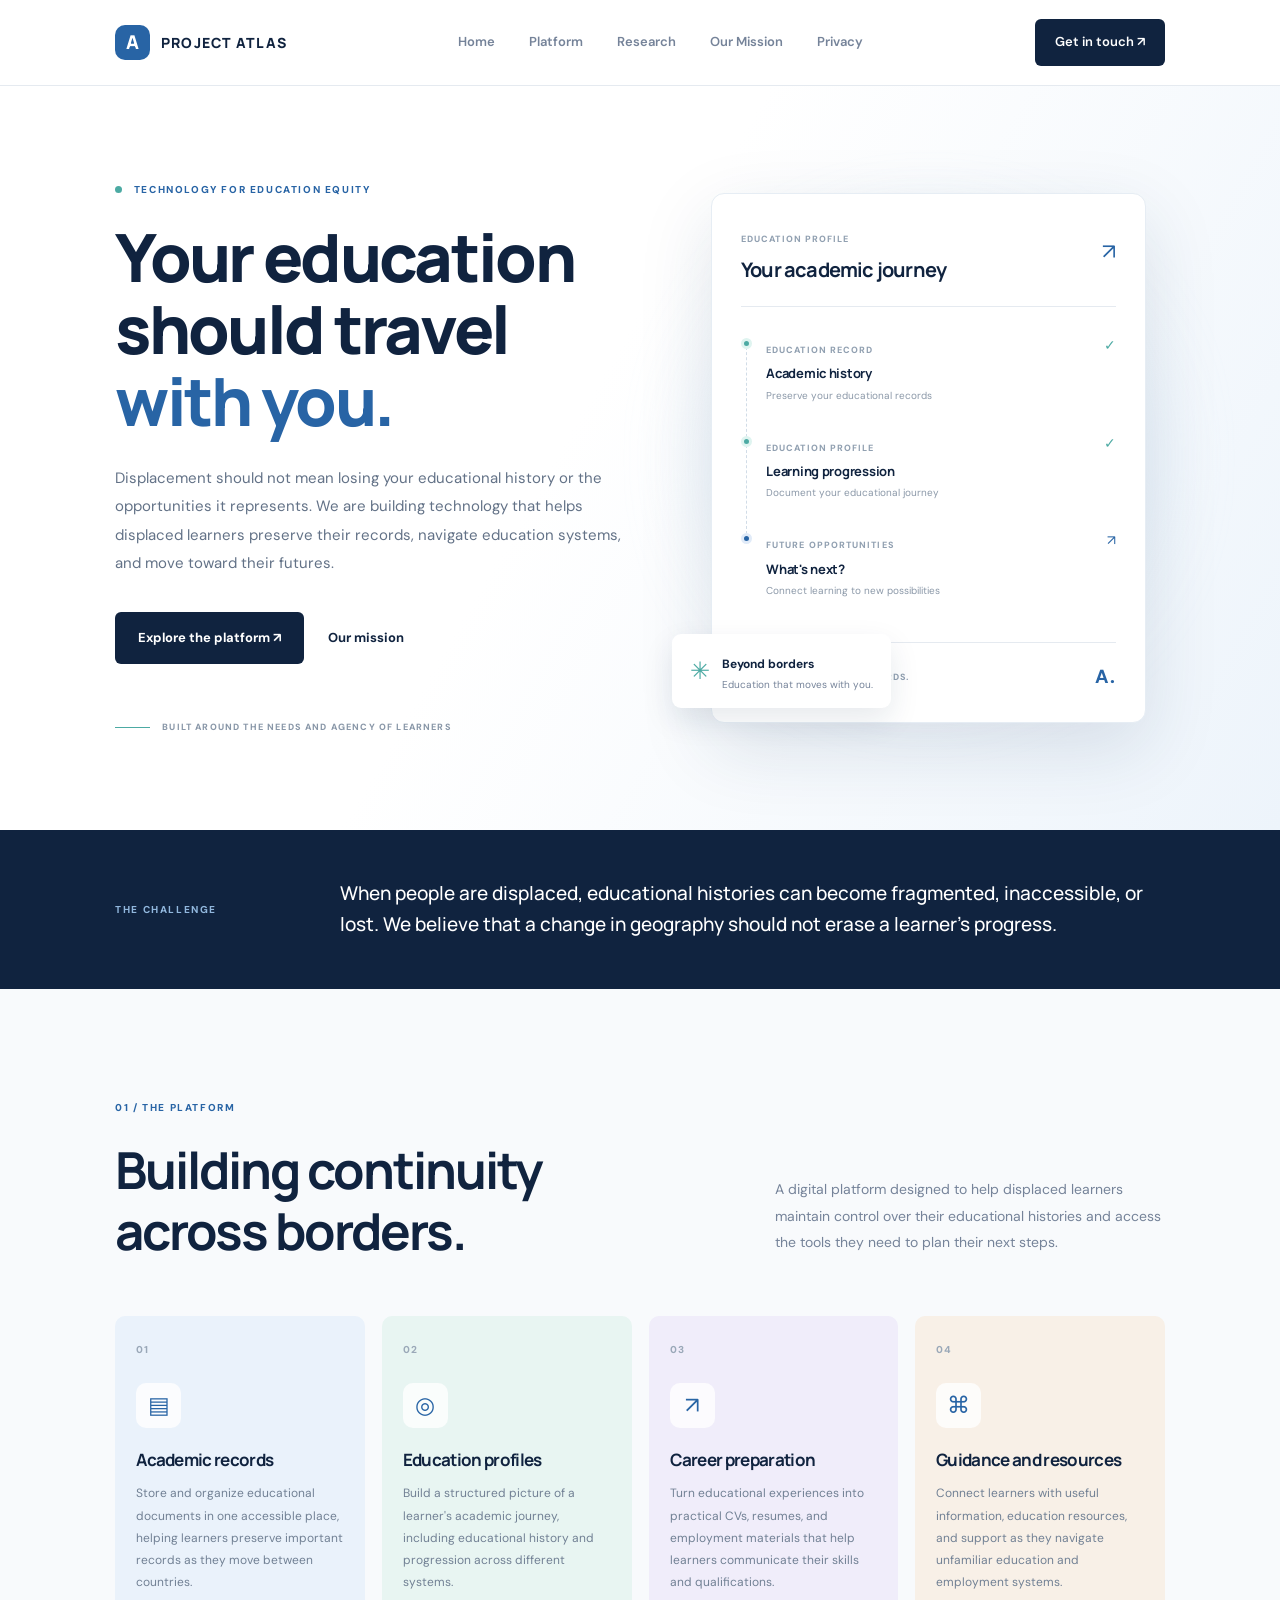
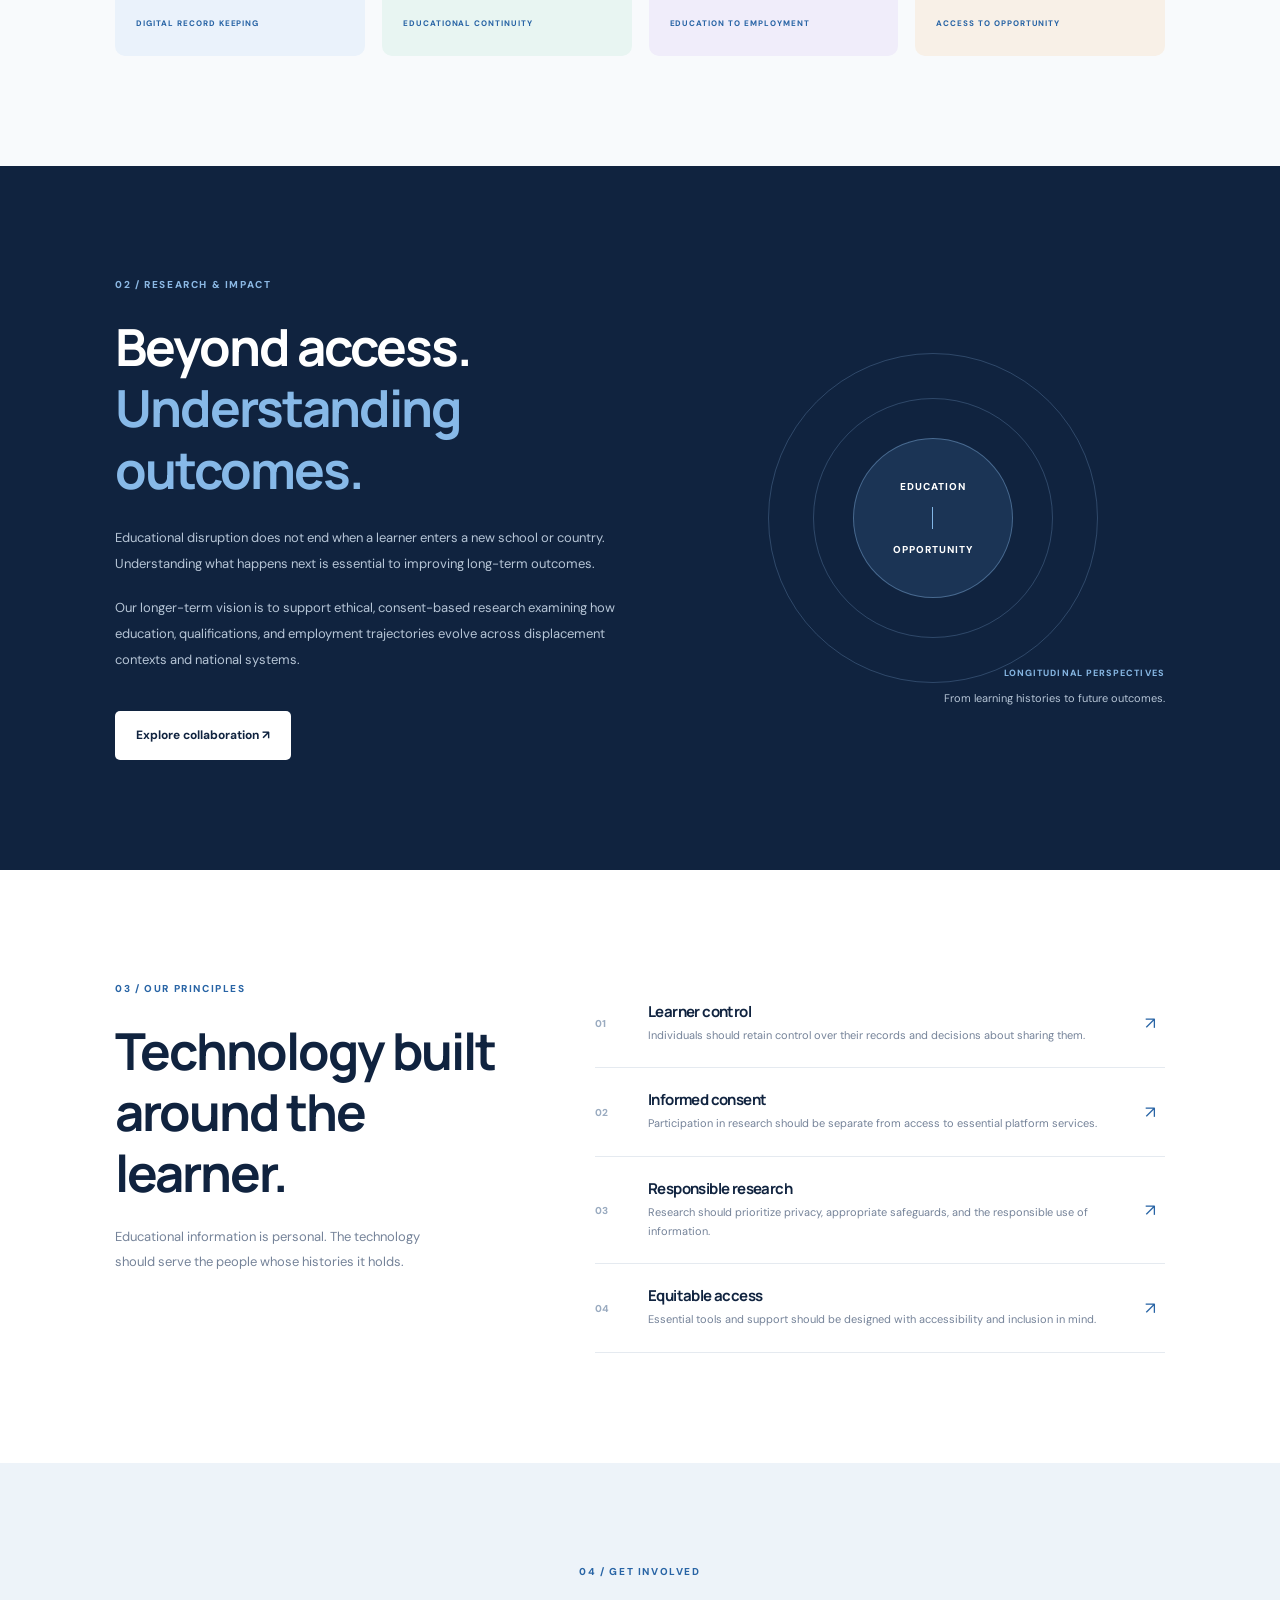
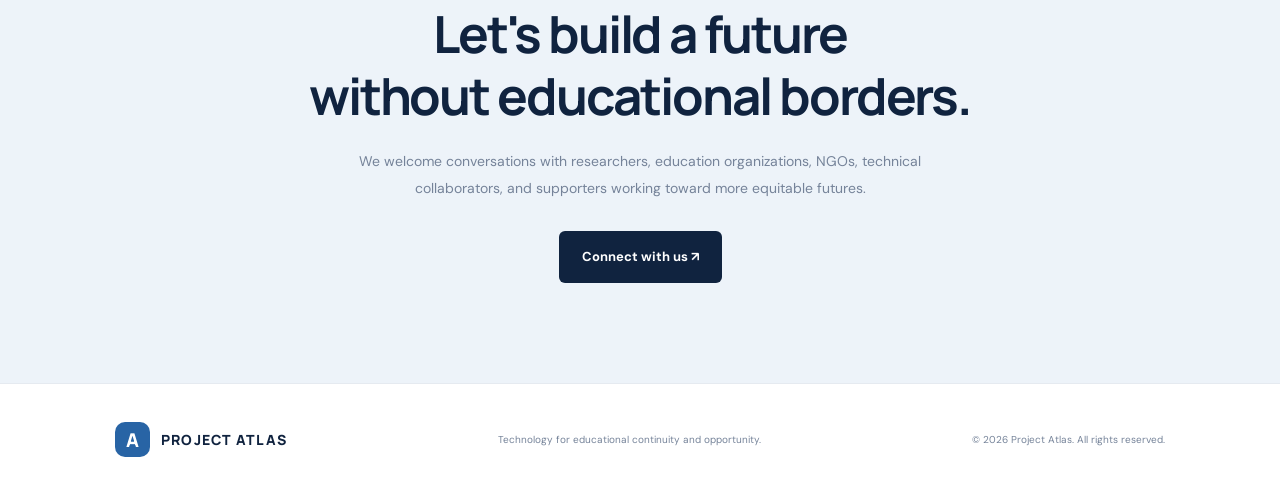
==== index.html @ 0cc85693 "Add files via upload" ====
<!DOCTYPE html>
<html lang="en">
<head>
  <meta charset="UTF-8">
  <meta name="viewport" content="width=device-width, initial-scale=1.0">
  <meta name="description" content="Building technology to help displaced learners preserve their educational histories and navigate opportunities across borders.">
  <title>Project Atlas | Education Without Borders</title>
  <link rel="preconnect" href="https://fonts.googleapis.com">
  <link rel="preconnect" href="https://fonts.gstatic.com" crossorigin>
  <link href="https://fonts.googleapis.com/css2?family=DM+Sans:wght@400;500;600;700&family=Manrope:wght@400;500;600;700;800&display=swap" rel="stylesheet">
  <link rel="stylesheet" href="style.css">
</head>

<body>

  <!-- NAVIGATION -->
  <header class="navbar">
    <a href="#" class="logo">
      <span class="logo-mark">A</span>
      <span>PROJECT ATLAS</span>
    </a>

    <nav class="nav-links">
      <a href="index.html">Home</a>
      <a href="platform.html">Platform</a>
      <a href="#research">Research</a>
      <a href="#mission">Our Mission</a>
      <a href="#privacy">Privacy</a>
    </nav>

    <a href="#contact" class="nav-button">Get in touch ↗</a>
  </header>


  <main>

    <!-- HERO -->
    <section class="hero">
      <div class="hero-content">
        <div class="eyebrow">
          <span class="status-dot"></span>
          TECHNOLOGY FOR EDUCATION EQUITY
        </div>

        <h1>
          Your education<br>
          should travel<br>
          <span>with you.</span>
        </h1>

        <p class="hero-description">
          Displacement should not mean losing your educational history
          or the opportunities it represents. We are building technology
          that helps displaced learners preserve their records, navigate
          education systems, and move toward their futures.
        </p>

        <div class="hero-actions">
          <a href="#platform" class="primary-button">Explore the platform ↗</a>
          <a href="#mission" class="secondary-button">Our mission</a>
        </div>

        <div class="hero-note">
          <span class="note-line"></span>
          BUILT AROUND THE NEEDS AND AGENCY OF LEARNERS
        </div>
      </div>

      <div class="hero-visual">
        <div class="visual-glow"></div>

        <div class="dashboard">
          <div class="dashboard-top">
            <div>
              <span class="dashboard-label">EDUCATION PROFILE</span>
              <h3>Your academic journey</h3>
            </div>
            <span class="profile-icon">↗</span>
          </div>

          <div class="journey">
            <div class="journey-item">
              <div class="journey-marker"></div>
              <div>
                <span class="journey-year">EDUCATION RECORD</span>
                <h4>Academic history</h4>
                <p>Preserve your educational records</p>
              </div>
              <span class="check">✓</span>
            </div>

            <div class="journey-item">
              <div class="journey-marker"></div>
              <div>
                <span class="journey-year">EDUCATION PROFILE</span>
                <h4>Learning progression</h4>
                <p>Document your educational journey</p>
              </div>
              <span class="check">✓</span>
            </div>

            <div class="journey-item">
              <div class="journey-marker future"></div>
              <div>
                <span class="journey-year">FUTURE OPPORTUNITIES</span>
                <h4>What's next?</h4>
                <p>Connect learning to new possibilities</p>
              </div>
              <span class="arrow">↗</span>
            </div>
          </div>

          <div class="dashboard-bottom">
            <span>YOUR JOURNEY. YOUR RECORDS.</span>
            <span class="bottom-symbol">A.</span>
          </div>
        </div>

        <div class="floating-card">
          <span class="floating-icon">✳</span>
          <div>
            <strong>Beyond borders</strong>
            <p>Education that moves with you.</p>
          </div>
        </div>
      </div>
    </section>


    <!-- MISSION STRIP -->
    <section class="mission-strip" id="mission">
      <div class="strip-label">THE CHALLENGE</div>
      <p>
        When people are displaced, educational histories can become
        fragmented, inaccessible, or lost. We believe that a change
        in geography should not erase a learner's progress.
      </p>
    </section>


    <!-- PLATFORM -->
    <section class="platform section-padding" id="platform">
      <div class="section-heading">
        <div>
          <span class="eyebrow">01 / THE PLATFORM</span>
          <h2>Building continuity<br>across borders.</h2>
        </div>

        <p class="section-intro">
          A digital platform designed to help displaced learners
          maintain control over their educational histories and
          access the tools they need to plan their next steps.
        </p>
      </div>

      <div class="feature-grid">

        <article class="feature-card feature-blue">
          <div class="feature-number">01</div>
          <div class="feature-icon">▤</div>
          <h3>Academic records</h3>
          <p>
            Store and organize educational documents in one
            accessible place, helping learners preserve important
            records as they move between countries.
          </p>
          <span class="feature-link">DIGITAL RECORD KEEPING</span>
        </article>

        <article class="feature-card feature-teal">
          <div class="feature-number">02</div>
          <div class="feature-icon">◎</div>
          <h3>Education profiles</h3>
          <p>
            Build a structured picture of a learner's academic
            journey, including educational history and progression
            across different systems.
          </p>
          <span class="feature-link">EDUCATIONAL CONTINUITY</span>
        </article>

        <article class="feature-card feature-lavender">
          <div class="feature-number">03</div>
          <div class="feature-icon">↗</div>
          <h3>Career preparation</h3>
          <p>
            Turn educational experiences into practical CVs,
            resumes, and employment materials that help learners
            communicate their skills and qualifications.
          </p>
          <span class="feature-link">EDUCATION TO EMPLOYMENT</span>
        </article>

        <article class="feature-card feature-orange">
          <div class="feature-number">04</div>
          <div class="feature-icon">⌘</div>
          <h3>Guidance and resources</h3>
          <p>
            Connect learners with useful information, education
            resources, and support as they navigate unfamiliar
            education and employment systems.
          </p>
          <span class="feature-link">ACCESS TO OPPORTUNITY</span>
        </article>

      </div>
    </section>


    <!-- RESEARCH -->
    <section class="research-section section-padding" id="research">
      <div class="research-content">
        <span class="eyebrow">02 / RESEARCH & IMPACT</span>

        <h2>Beyond access.<br><span>Understanding outcomes.</span></h2>

        <p>
          Educational disruption does not end when a learner enters
          a new school or country. Understanding what happens next
          is essential to improving long-term outcomes.
        </p>

        <p>
          Our longer-term vision is to support ethical, consent-based
          research examining how education, qualifications, and
          employment trajectories evolve across displacement
          contexts and national systems.
        </p>

        <a href="#contact" class="light-button">Explore collaboration ↗</a>
      </div>

      <div class="research-visual">
        <div class="research-circle circle-one"></div>
        <div class="research-circle circle-two"></div>
        <div class="research-center">
          <span>EDUCATION</span>
          <div class="research-connector"></div>
          <span>OPPORTUNITY</span>
        </div>
        <div class="research-caption">
          <span>LONGITUDINAL PERSPECTIVES</span>
          <p>From learning histories to future outcomes.</p>
        </div>
      </div>
    </section>


    <!-- PRIVACY -->
    <section class="privacy-section section-padding" id="privacy">
      <div class="privacy-heading">
        <span class="eyebrow">03 / OUR PRINCIPLES</span>
        <h2>Technology built<br>around the learner.</h2>
        <p>
          Educational information is personal. The technology
          should serve the people whose histories it holds.
        </p>
      </div>

      <div class="principle-list">
        <div class="principle">
          <span>01</span>
          <div>
            <h3>Learner control</h3>
            <p>Individuals should retain control over their records and decisions about sharing them.</p>
          </div>
          <span class="principle-arrow">↗</span>
        </div>

        <div class="principle">
          <span>02</span>
          <div>
            <h3>Informed consent</h3>
            <p>Participation in research should be separate from access to essential platform services.</p>
          </div>
          <span class="principle-arrow">↗</span>
        </div>

        <div class="principle">
          <span>03</span>
          <div>
            <h3>Responsible research</h3>
            <p>Research should prioritize privacy, appropriate safeguards, and the responsible use of information.</p>
          </div>
          <span class="principle-arrow">↗</span>
        </div>

        <div class="principle">
          <span>04</span>
          <div>
            <h3>Equitable access</h3>
            <p>Essential tools and support should be designed with accessibility and inclusion in mind.</p>
          </div>
          <span class="principle-arrow">↗</span>
        </div>
      </div>
    </section>


    <!-- CONTACT -->
    <section class="contact-section" id="contact">
      <span class="eyebrow">04 / GET INVOLVED</span>
      <h2>Let's build a future<br>without educational borders.</h2>
      <p>
        We welcome conversations with researchers, education
        organizations, NGOs, technical collaborators, and
        supporters working toward more equitable futures.
      </p>
      <a href="mailto:CONTACT_EMAIL_HERE" class="primary-button">
        Connect with us ↗
      </a>
    </section>

  </main>


  <!-- FOOTER -->
  <footer class="footer">
    <a href="#" class="logo footer-logo">
      <span class="logo-mark">A</span>
      <span>PROJECT ATLAS</span>
    </a>

    <p>Technology for educational continuity and opportunity.</p>

    <span class="footer-copy">© 2026 Project Atlas. All rights reserved.</span>
  </footer>

  <script src="script.js"></script>

</body>
</html>
---- style.css ----
/* =====================================
   PROJECT ATLAS — WEBSITE DESIGN
===================================== */

:root {
  --navy: #10233f;
  --blue: #2864a5;
  --blue-light: #eaf2fb;
  --teal: #4caaa3;
  --lavender: #eeeafa;
  --orange: #f8eee1;
  --white: #ffffff;
  --background: #f8fafc;
  --text: #24364c;
  --muted: #758399;
  --border: #e5eaf0;
}

* {
  margin: 0;
  padding: 0;
  box-sizing: border-box;
}

html {
  scroll-behavior: smooth;
  scroll-padding-top: 90px;
}

body {
  font-family: 'DM Sans', sans-serif;
  background: var(--background);
  color: var(--text);
  line-height: 1.7;
}

a {
  text-decoration: none;
  color: inherit;
}

h1, h2, h3, h4 {
  font-family: 'Manrope', sans-serif;
  line-height: 1.2;
  letter-spacing: -0.04em;
}

.section-padding {
  padding: 110px 9%;
}

/* NAVIGATION */

.navbar {
  height: 86px;
  padding: 0 9%;
  display: flex;
  align-items: center;
  justify-content: space-between;
  background: rgba(255,255,255,0.96);
  border-bottom: 1px solid var(--border);
  position: sticky;
  top: 0;
  z-index: 100;
}

.logo {
  display: flex;
  align-items: center;
  gap: 11px;
  font-family: 'Manrope', sans-serif;
  font-weight: 800;
  font-size: 14px;
  letter-spacing: 0.08em;
  color: var(--navy);
}

.logo-mark {
  width: 35px;
  height: 35px;
  border-radius: 10px;
  display: grid;
  place-items: center;
  color: white;
  background: var(--blue);
  font-size: 19px;
  font-weight: 800;
}

.nav-links {
  display: flex;
  align-items: center;
  gap: 34px;
  font-size: 13px;
  font-weight: 600;
  color: var(--muted);
}

.nav-links a:hover {
  color: var(--blue);
}

.nav-button {
  background: var(--navy);
  color: white;
  padding: 12px 20px;
  border-radius: 6px;
  font-size: 13px;
  font-weight: 600;
  transition: 0.2s;
}

.nav-button:hover,
.primary-button:hover {
  background: var(--blue);
  transform: translateY(-2px);
}

/* HERO */

.hero {
  min-height: 670px;
  padding: 95px 9%;
  display: grid;
  grid-template-columns: 1.05fr 0.95fr;
  align-items: center;
  gap: 55px;
  background: linear-gradient(120deg, #ffffff 45%, #edf4fb 100%);
  overflow: hidden;
}

.eyebrow {
  color: var(--blue);
  font-size: 10px;
  font-weight: 800;
  letter-spacing: 0.16em;
  display: block;
  margin-bottom: 23px;
}

.status-dot {
  display: inline-block;
  width: 7px;
  height: 7px;
  background: var(--teal);
  border-radius: 50%;
  margin-right: 8px;
}

.hero h1 {
  color: var(--navy);
  font-size: clamp(48px, 5.2vw, 72px);
  font-weight: 800;
  line-height: 1.08;
}

.hero h1 span {
  color: var(--blue);
}

.hero-description {
  margin-top: 27px;
  max-width: 510px;
  color: #637287;
  font-size: 15px;
  line-height: 1.9;
}

.hero-actions {
  display: flex;
  align-items: center;
  gap: 24px;
  margin-top: 34px;
}

.primary-button {
  display: inline-block;
  background: var(--navy);
  color: white;
  padding: 15px 23px;
  border-radius: 6px;
  font-size: 13px;
  font-weight: 700;
  transition: 0.2s;
}

.secondary-button {
  font-size: 13px;
  font-weight: 700;
  color: var(--navy);
}

.hero-note {
  display: flex;
  align-items: center;
  gap: 12px;
  margin-top: 56px;
  font-size: 9px;
  letter-spacing: 0.13em;
  font-weight: 800;
  color: #8997a8;
}

.note-line {
  width: 35px;
  height: 1px;
  background: var(--teal);
}

/* HERO DASHBOARD */

.hero-visual {
  position: relative;
  min-height: 450px;
  display: grid;
  place-items: center;
}

.visual-glow {
  position: absolute;
  width: 400px;
  height: 400px;
  border-radius: 50%;
  background: #d8e9f7;
  filter: blur(50px);
  opacity: 0.7;
}

.dashboard {
  width: 100%;
  max-width: 435px;
  background: white;
  position: relative;
  z-index: 2;
  border-radius: 13px;
  padding: 29px;
  box-shadow: 0 25px 75px rgba(24, 56, 89, 0.13);
  border: 1px solid #e6edf4;
}

.dashboard-top {
  display: flex;
  justify-content: space-between;
  align-items: center;
  padding-bottom: 24px;
  border-bottom: 1px solid var(--border);
}

.dashboard-label,
.journey-year {
  color: #91a0b1;
  font-size: 9px;
  letter-spacing: 0.12em;
  font-weight: 800;
}

.dashboard-top h3 {
  margin-top: 8px;
  font-size: 20px;
  color: var(--navy);
}

.profile-icon {
  color: var(--blue);
  font-size: 22px;
}

.journey {
  padding: 27px 0 15px;
}

.journey-item {
  display: flex;
  gap: 14px;
  align-items: flex-start;
  padding-bottom: 28px;
  position: relative;
}

.journey-item:not(:last-child)::after {
  content: '';
  position: absolute;
  left: 5px;
  top: 13px;
  height: calc(100% - 8px);
  border-left: 1px dashed #d1dce7;
}

.journey-marker {
  flex-shrink: 0;
  width: 11px;
  height: 11px;
  background: var(--teal);
  border: 3px solid #dff4f0;
  border-radius: 50%;
  position: relative;
  z-index: 2;
  margin-top: 4px;
}

.journey-marker.future {
  background: var(--blue);
  border-color: #e1ebf8;
}

.journey-item h4 {
  font-size: 13px;
  margin: 5px 0;
  color: var(--navy);
  letter-spacing: -0.02em;
}

.journey-item p {
  color: #8b98a8;
  font-size: 10px;
}

.check, .arrow {
  margin-left: auto;
  color: var(--teal);
  font-size: 14px;
}

.arrow {
  color: var(--blue);
}

.dashboard-bottom {
  border-top: 1px solid var(--border);
  padding-top: 18px;
  display: flex;
  justify-content: space-between;
  align-items: center;
  font-size: 9px;
  font-weight: 800;
  letter-spacing: 0.1em;
  color: #91a0b1;
}

.bottom-symbol {
  color: var(--blue);
  font-size: 19px;
}

.floating-card {
  position: absolute;
  bottom: 15px;
  left: -20px;
  background: white;
  padding: 15px 18px;
  border-radius: 9px;
  display: flex;
  align-items: center;
  gap: 12px;
  z-index: 3;
  box-shadow: 0 12px 30px rgba(20, 48, 80, 0.1);
}

.floating-icon {
  font-size: 24px;
  color: var(--teal);
}

.floating-card strong {
  font-size: 12px;
  color: var(--navy);
}

.floating-card p {
  font-size: 10px;
  color: var(--muted);
}

/* MISSION STRIP */

.mission-strip {
  padding: 48px 9%;
  background: var(--navy);
  color: white;
  display: grid;
  grid-template-columns: 180px 1fr;
  align-items: center;
  gap: 45px;
}

.strip-label {
  color: #91b7dd;
  font-size: 10px;
  letter-spacing: 0.16em;
  font-weight: 800;
}

.mission-strip p {
  max-width: 850px;
  font-family: 'Manrope', sans-serif;
  font-size: 19px;
  font-weight: 500;
  line-height: 1.65;
}

/* PLATFORM */

.section-heading {
  display: flex;
  justify-content: space-between;
  align-items: flex-end;
  gap: 50px;
  margin-bottom: 55px;
}

.section-heading h2,
.privacy-heading h2 {
  color: var(--navy);
  font-size: clamp(38px, 4vw, 51px);
}

.section-intro {
  max-width: 390px;
  color: var(--muted);
  font-size: 14px;
  line-height: 1.9;
  padding-bottom: 5px;
}

.feature-grid {
  display: grid;
  grid-template-columns: repeat(4, 1fr);
  gap: 17px;
}

.feature-card {
  min-height: 320px;
  padding: 25px 21px;
  border-radius: 10px;
  position: relative;
  transition: 0.25s;
}

.feature-card:hover {
  transform: translateY(-6px);
  box-shadow: 0 14px 30px rgba(20, 48, 80, 0.08);
}

.feature-blue { background: #eaf2fb; }
.feature-teal { background: #e8f5f2; }
.feature-lavender { background: #f0edfa; }
.feature-orange { background: #f8f0e7; }

.feature-number {
  font-size: 10px;
  font-weight: 800;
  color: #9aa8b8;
  letter-spacing: 0.1em;
}

.feature-icon {
  width: 45px;
  height: 45px;
  display: grid;
  place-items: center;
  background: rgba(255,255,255,0.8);
  border-radius: 10px;
  margin: 25px 0 22px;
  font-size: 23px;
  color: var(--blue);
}

.feature-card h3 {
  font-size: 17px;
  color: var(--navy);
  margin-bottom: 12px;
}

.feature-card p {
  color: #718094;
  font-size: 12px;
  line-height: 1.85;
}

.feature-link {
  display: block;
  margin-top: 24px;
  color: var(--blue);
  font-size: 8px;
  font-weight: 800;
  letter-spacing: 0.12em;
}

/* RESEARCH */

.research-section {
  background: var(--navy);
  color: white;
  display: grid;
  grid-template-columns: 1fr 0.9fr;
  gap: 70px;
  align-items: center;
  overflow: hidden;
}

.research-section .eyebrow {
  color: #8cb9e5;
}

.research-content h2 {
  font-size: clamp(38px, 4vw, 52px);
  margin-bottom: 25px;
}

.research-content h2 span {
  color: #87b9e8;
}

.research-content p {
  color: #b6c5d6;
  font-size: 13px;
  line-height: 2;
  margin-bottom: 18px;
  max-width: 540px;
}

.light-button {
  display: inline-block;
  background: white;
  color: var(--navy);
  padding: 14px 21px;
  border-radius: 5px;
  font-size: 12px;
  font-weight: 700;
  margin-top: 20px;
}

.research-visual {
  min-height: 380px;
  position: relative;
  display: grid;
  place-items: center;
}

.research-circle {
  position: absolute;
  border: 1px solid rgba(140, 185, 229, 0.25);
  border-radius: 50%;
}

.circle-one {
  width: 330px;
  height: 330px;
}

.circle-two {
  width: 240px;
  height: 240px;
}

.research-center {
  width: 160px;
  height: 160px;
  background: rgba(66, 111, 158, 0.24);
  border: 1px solid rgba(140, 185, 229, 0.4);
  border-radius: 50%;
  display: flex;
  flex-direction: column;
  justify-content: center;
  align-items: center;
  gap: 12px;
  font-size: 10px;
  font-weight: 800;
  letter-spacing: 0.1em;
  color: white;
  z-index: 2;
}

.research-connector {
  width: 1px;
  height: 22px;
  background: #82b6e6;
}

.research-caption {
  position: absolute;
  bottom: 0;
  right: 0;
  text-align: right;
}

.research-caption span {
  color: #86b6e2;
  font-size: 9px;
  font-weight: 800;
  letter-spacing: 0.12em;
}

.research-caption p {
  font-size: 11px;
  color: #b6c5d6;
  margin-top: 5px;
}

/* PRIVACY */

.privacy-section {
  display: grid;
  grid-template-columns: 0.8fr 1.2fr;
  gap: 100px;
  background: white;
}

.privacy-heading p {
  color: var(--muted);
  font-size: 13px;
  margin-top: 22px;
  line-height: 1.9;
  max-width: 330px;
}

.principle {
  display: grid;
  grid-template-columns: 35px 1fr 20px;
  gap: 18px;
  align-items: center;
  padding: 23px 0;
  border-bottom: 1px solid var(--border);
}

.principle > span:first-child {
  color: #9aabc0;
  font-size: 10px;
  font-weight: 800;
}

.principle h3 {
  font-size: 15px;
  color: var(--navy);
  margin-bottom: 5px;
}

.principle p {
  color: var(--muted);
  font-size: 11px;
  line-height: 1.7;
}

.principle-arrow {
  color: var(--blue);
  font-size: 17px;
}

/* CONTACT */

.contact-section {
  padding: 100px 9%;
  text-align: center;
  background: #edf3f9;
}

.contact-section h2 {
  color: var(--navy);
  font-size: clamp(38px, 4vw, 53px);
  margin-bottom: 22px;
}

.contact-section p {
  color: var(--muted);
  font-size: 14px;
  max-width: 590px;
  margin: 0 auto 30px;
  line-height: 1.9;
}

/* FOOTER */

.footer {
  padding: 38px 9%;
  background: white;
  display: flex;
  justify-content: space-between;
  align-items: center;
  gap: 20px;
  border-top: 1px solid var(--border);
}

.footer p, .footer-copy {
  font-size: 10px;
  color: var(--muted);
}

/* MOBILE RESPONSIVENESS */

@media (max-width: 1000px) {
  .hero {
    grid-template-columns: 1fr;
    padding-top: 75px;
  }

  .hero-visual {
    min-height: 430px;
  }

  .feature-grid {
    grid-template-columns: repeat(2, 1fr);
  }

  .privacy-section {
    gap: 45px;
  }
}

@media (max-width: 650px) {
  .navbar {
    height: 70px;
    padding: 0 6%;
  }

  .nav-links {
    display: none;
  }

  .nav-button {
    font-size: 11px;
    padding: 10px 13px;
  }

  .hero {
    padding: 65px 7%;
    gap: 30px;
  }

  .hero h1 {
    font-size: 48px;
  }

  .hero-description {
    font-size: 13px;
  }

  .hero-actions {
    flex-wrap: wrap;
  }

  .hero-note {
    font-size: 8px;
    margin-top: 38px;
  }

  .hero-visual {
    min-height: 380px;
  }

  .dashboard {
    padding: 20px;
  }

  .floating-card {
    left: -5px;
    bottom: 0;
  }

  .mission-strip {
    grid-template-columns: 1fr;
    gap: 15px;
    padding: 40px 7%;
  }

  .mission-strip p {
    font-size: 16px;
  }

  .section-padding {
    padding: 75px 7%;
  }

  .section-heading {
    flex-direction: column;
    align-items: flex-start;
    gap: 20px;
  }

  .feature-grid {
    grid-template-columns: 1fr;
  }

  .feature-card {
    min-height: 260px;
  }

  .research-section {
    grid-template-columns: 1fr;
    gap: 35px;
  }

  .research-visual {
    min-height: 330px;
  }

  .privacy-section {
    grid-template-columns: 1fr;
    gap: 35px;
  }

  .contact-section {
    padding: 75px 7%;
  }

  .footer {
    flex-direction: column;
    text-align: center;
    padding: 35px 7%;
  }
}
.platform-screenshot {
  width: 100%;
  max-width: 520px;
  height: 300px;
  object-fit: contain;
  display: block;
  border-radius: 16px;
  border: 1px solid #e2e8f0;
  background: #f8fafc;
  padding: 12px;
  box-sizing: border-box;
}
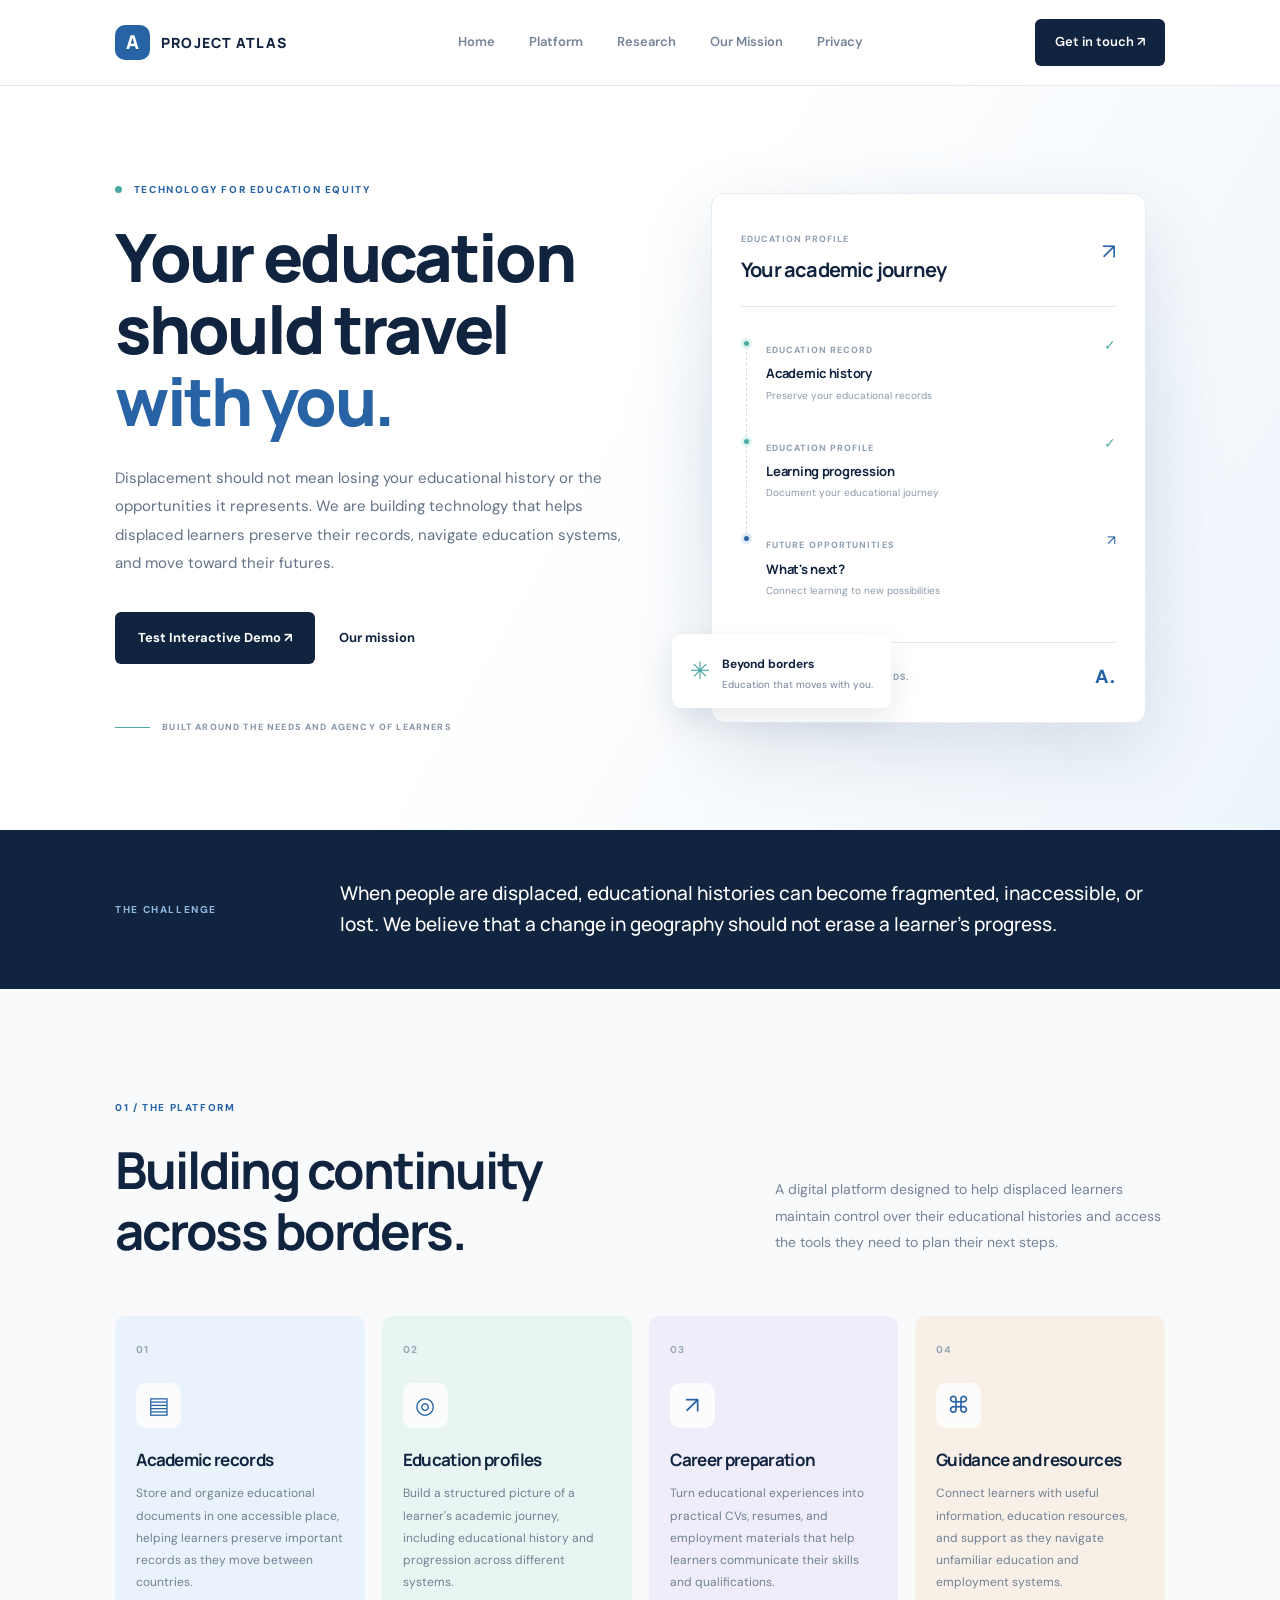
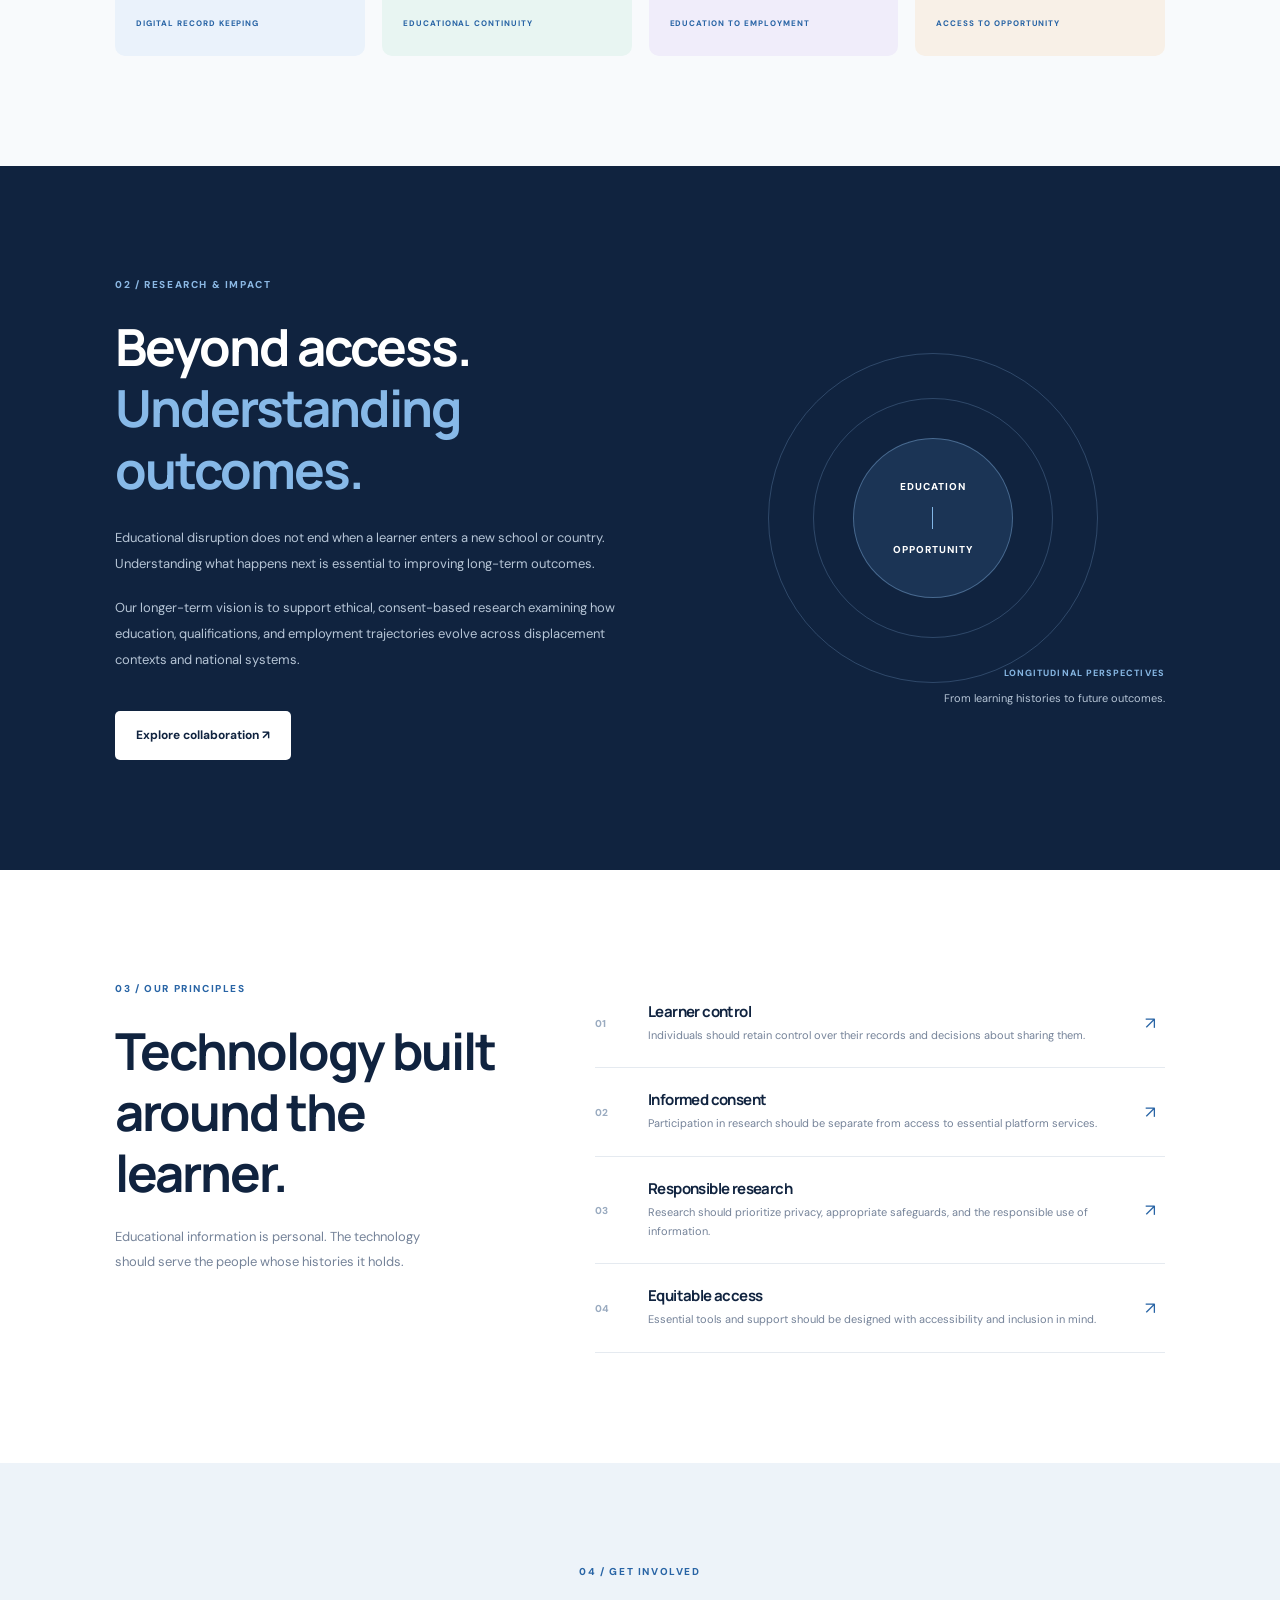
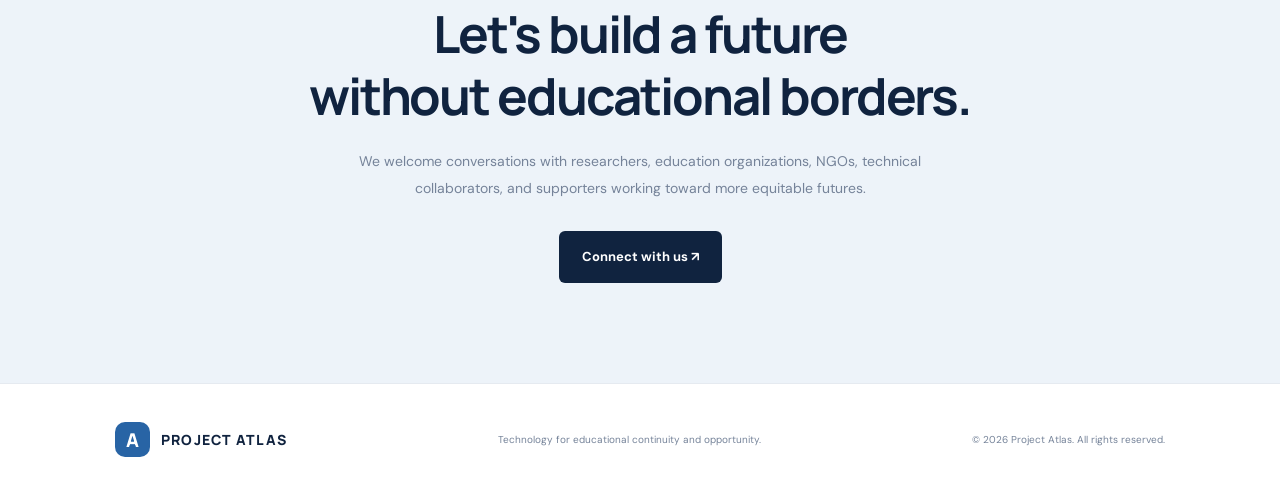
==== commit 6db9f872: "Add files via upload" ====
--- a/index.html
+++ b/index.html
@@ -57,9 +57,15 @@
         </p>
 
         <div class="hero-actions">
-          <a href="#platform" class="primary-button">Explore the platform ↗</a>
-          <a href="#mission" class="secondary-button">Our mission</a>
-        </div>
+  <a href="https://project-atlas-demo.streamlit.app/"
+     class="primary-button"
+     target="_blank"
+     rel="noopener noreferrer">
+    Test Interactive Demo ↗
+  </a>
+
+  <a href="#mission" class="secondary-button">Our mission</a>
+</div>
 
         <div class="hero-note">
           <span class="note-line"></span>
